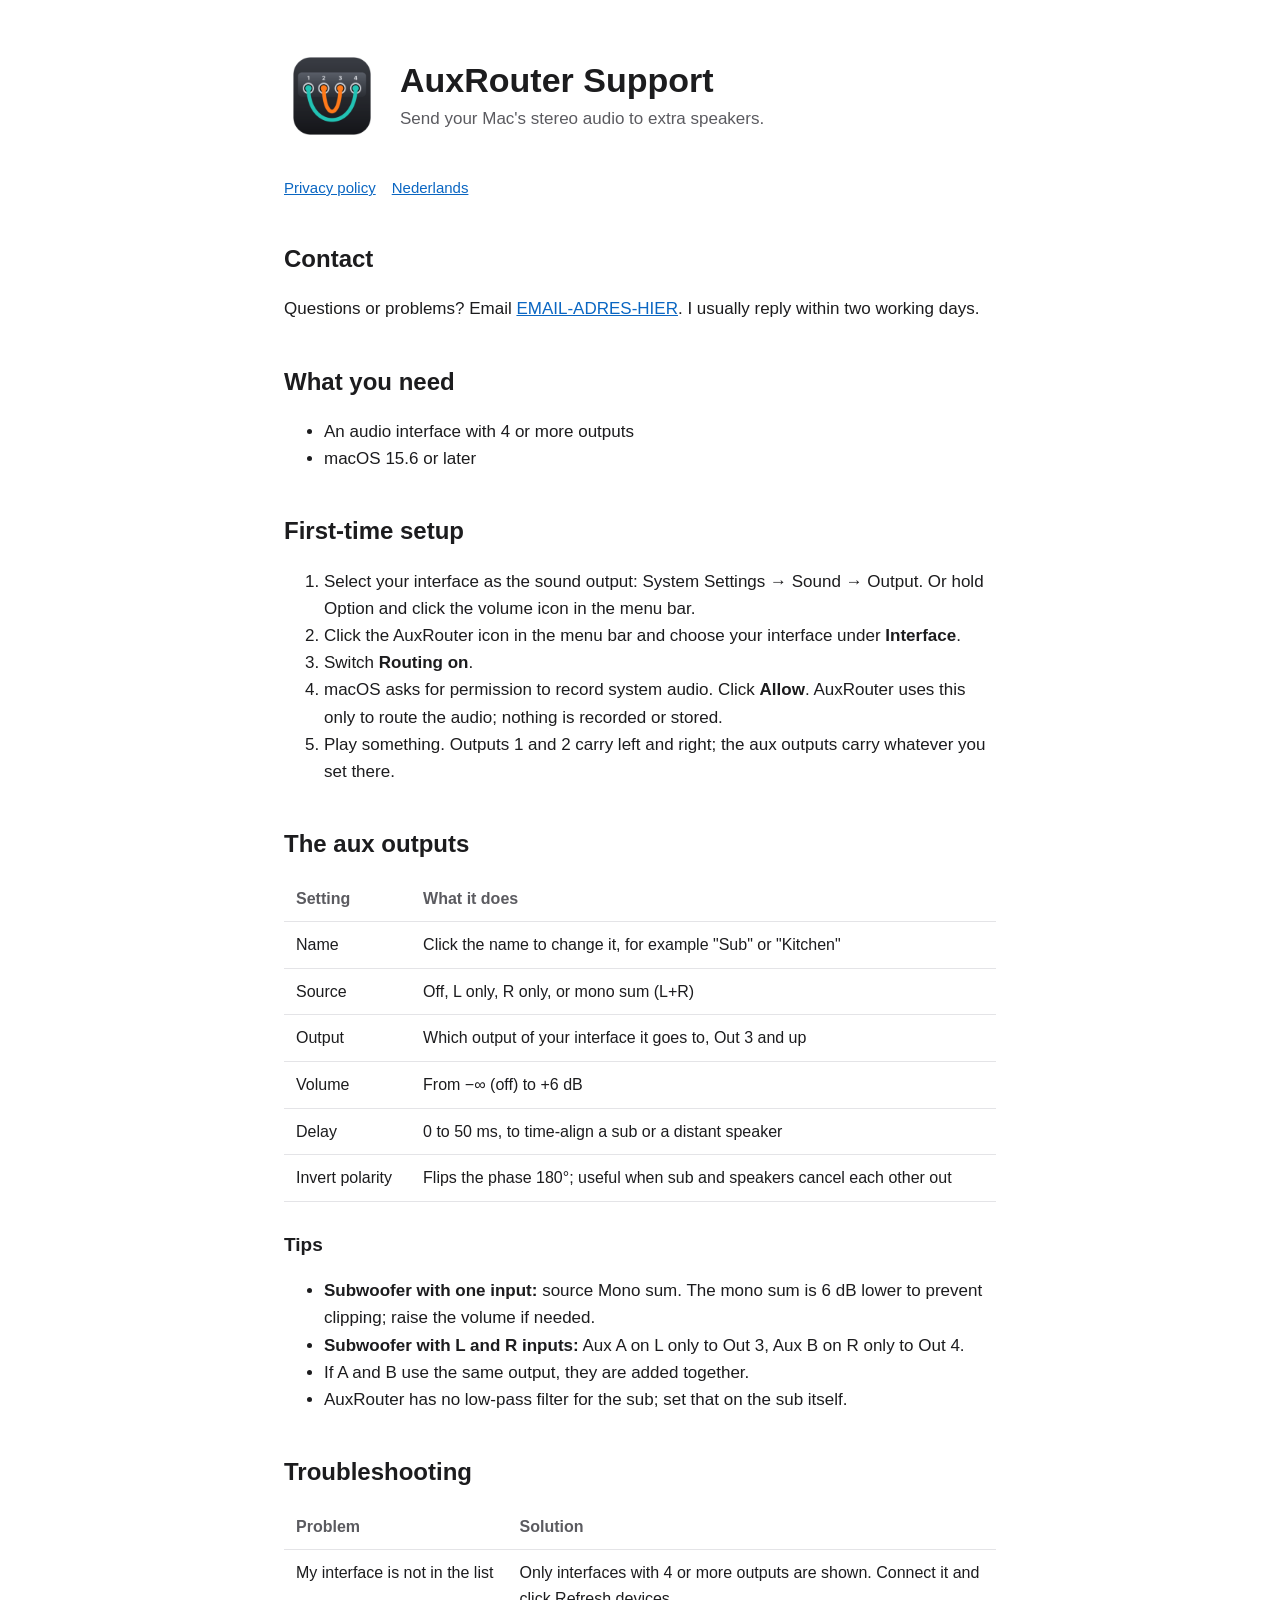
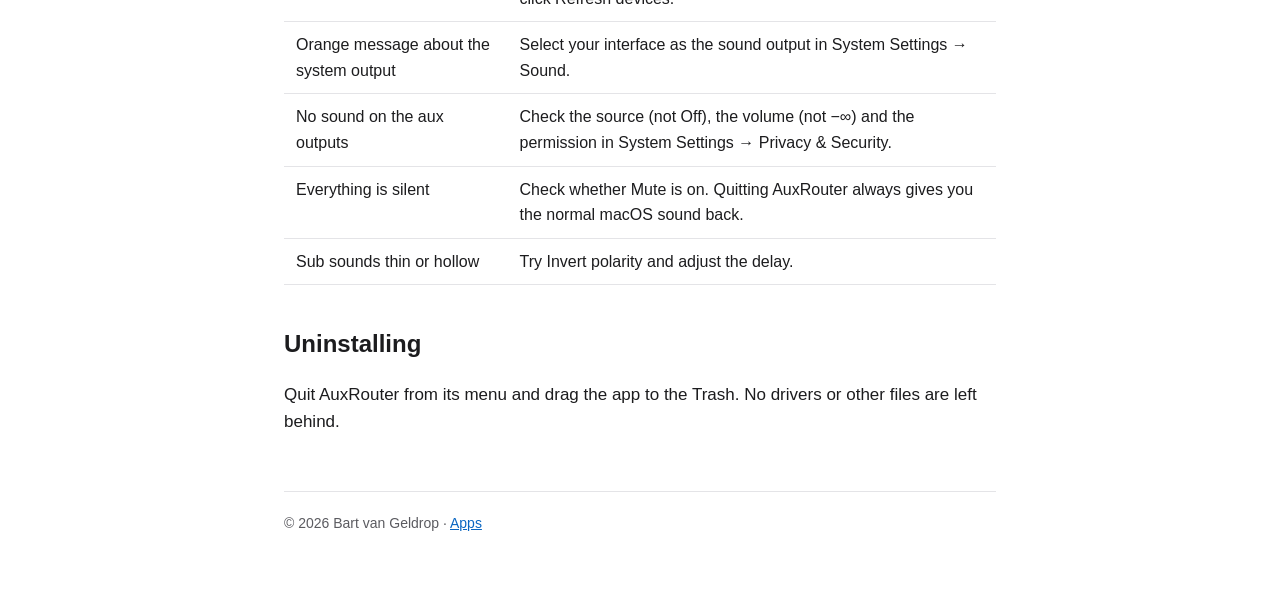
==== auxrouter/index.html @ 6a9ccd9a "Add files via upload" ====
<!doctype html>
<html lang="en">
<head>
<meta charset="utf-8">
<meta name="viewport" content="width=device-width, initial-scale=1">
<title>AuxRouter Support</title>
<meta name="description" content="Help and contact for AuxRouter, a Mac menu bar app that routes stereo audio to extra outputs.">
<link rel="stylesheet" href="../style.css">
</head>
<body>
<main>
<header class="app"><img src="icon.png" alt="AuxRouter app icon"><div><h1>AuxRouter Support</h1><p class="lead">Send your Mac's stereo audio to extra speakers.</p></div></header>
<nav class="top"><a href="privacy/">Privacy policy</a><a href="nl/">Nederlands</a></nav>
<h2>Contact</h2>
<p>Questions or problems? Email <a href="mailto:EMAIL-ADRES-HIER">EMAIL-ADRES-HIER</a>. I usually reply within two working days.</p>
<h2>What you need</h2>
<ul><li>An audio interface with 4 or more outputs</li><li>macOS 15.6 or later</li></ul>
<h2>First-time setup</h2>
<ol>
<li>Select your interface as the sound output: System Settings → Sound → Output. Or hold Option and click the volume icon in the menu bar.</li>
<li>Click the AuxRouter icon in the menu bar and choose your interface under <strong>Interface</strong>.</li>
<li>Switch <strong>Routing on</strong>.</li>
<li>macOS asks for permission to record system audio. Click <strong>Allow</strong>. AuxRouter uses this only to route the audio; nothing is recorded or stored.</li>
<li>Play something. Outputs 1 and 2 carry left and right; the aux outputs carry whatever you set there.</li>
</ol>
<h2>The aux outputs</h2>
<table>
<tr><th>Setting</th><th>What it does</th></tr>
<tr><td>Name</td><td>Click the name to change it, for example "Sub" or "Kitchen"</td></tr>
<tr><td>Source</td><td>Off, L only, R only, or mono sum (L+R)</td></tr>
<tr><td>Output</td><td>Which output of your interface it goes to, Out 3 and up</td></tr>
<tr><td>Volume</td><td>From −∞ (off) to +6 dB</td></tr>
<tr><td>Delay</td><td>0 to 50 ms, to time-align a sub or a distant speaker</td></tr>
<tr><td>Invert polarity</td><td>Flips the phase 180°; useful when sub and speakers cancel each other out</td></tr>
</table>
<h3>Tips</h3>
<ul>
<li><strong>Subwoofer with one input:</strong> source Mono sum. The mono sum is 6 dB lower to prevent clipping; raise the volume if needed.</li>
<li><strong>Subwoofer with L and R inputs:</strong> Aux A on L only to Out 3, Aux B on R only to Out 4.</li>
<li>If A and B use the same output, they are added together.</li>
<li>AuxRouter has no low-pass filter for the sub; set that on the sub itself.</li>
</ul>
<h2>Troubleshooting</h2>
<table>
<tr><th>Problem</th><th>Solution</th></tr>
<tr><td>My interface is not in the list</td><td>Only interfaces with 4 or more outputs are shown. Connect it and click Refresh devices.</td></tr>
<tr><td>Orange message about the system output</td><td>Select your interface as the sound output in System Settings → Sound.</td></tr>
<tr><td>No sound on the aux outputs</td><td>Check the source (not Off), the volume (not −∞) and the permission in System Settings → Privacy &amp; Security.</td></tr>
<tr><td>Everything is silent</td><td>Check whether Mute is on. Quitting AuxRouter always gives you the normal macOS sound back.</td></tr>
<tr><td>Sub sounds thin or hollow</td><td>Try Invert polarity and adjust the delay.</td></tr>
</table>
<h2>Uninstalling</h2>
<p>Quit AuxRouter from its menu and drag the app to the Trash. No drivers or other files are left behind.</p>
<footer>© 2026 Bart van Geldrop · <a href="../">Apps</a></footer>
</main>
</body>
</html>
---- style.css ----
:root { --text:#1c1c1e; --muted:#5b5b60; --bg:#ffffff; --card:#f4f4f5; --line:#e4e4e7; --accent:#0a66c2; }
@media (prefers-color-scheme: dark) {
  :root { --text:#f2f2f2; --muted:#a1a1aa; --bg:#161618; --card:#222225; --line:#333338; --accent:#5aa9ff; }
}
* { box-sizing: border-box; }
body { margin:0; background:var(--bg); color:var(--text);
  font-family: -apple-system, BlinkMacSystemFont, "Helvetica Neue", Helvetica, Arial, sans-serif;
  font-size:17px; line-height:1.6; }
main { max-width:760px; margin:0 auto; padding:48px 24px 80px; }
header.app { display:flex; gap:20px; align-items:center; margin-bottom:32px; }
header.app img { width:96px; height:96px; }
h1 { font-size:34px; line-height:1.2; margin:0 0 4px; }
h2 { font-size:24px; margin:40px 0 12px; }
h3 { font-size:19px; margin:28px 0 8px; }
p.lead { color:var(--muted); margin:0; }
a { color:var(--accent); }
nav.top { display:flex; gap:16px; flex-wrap:wrap; font-size:15px; margin-bottom:32px; color:var(--muted); }
table { width:100%; border-collapse:collapse; margin:12px 0 20px; font-size:16px; }
th, td { text-align:left; vertical-align:top; padding:10px 12px; border-bottom:1px solid var(--line); }
th { color:var(--muted); font-weight:600; }
.card { background:var(--card); border-radius:16px; padding:20px 24px; display:flex; gap:20px; align-items:center; }
.card img { width:72px; height:72px; }
.card h2 { margin:0 0 4px; font-size:22px; }
footer { margin-top:56px; padding-top:20px; border-top:1px solid var(--line); color:var(--muted); font-size:14px; }
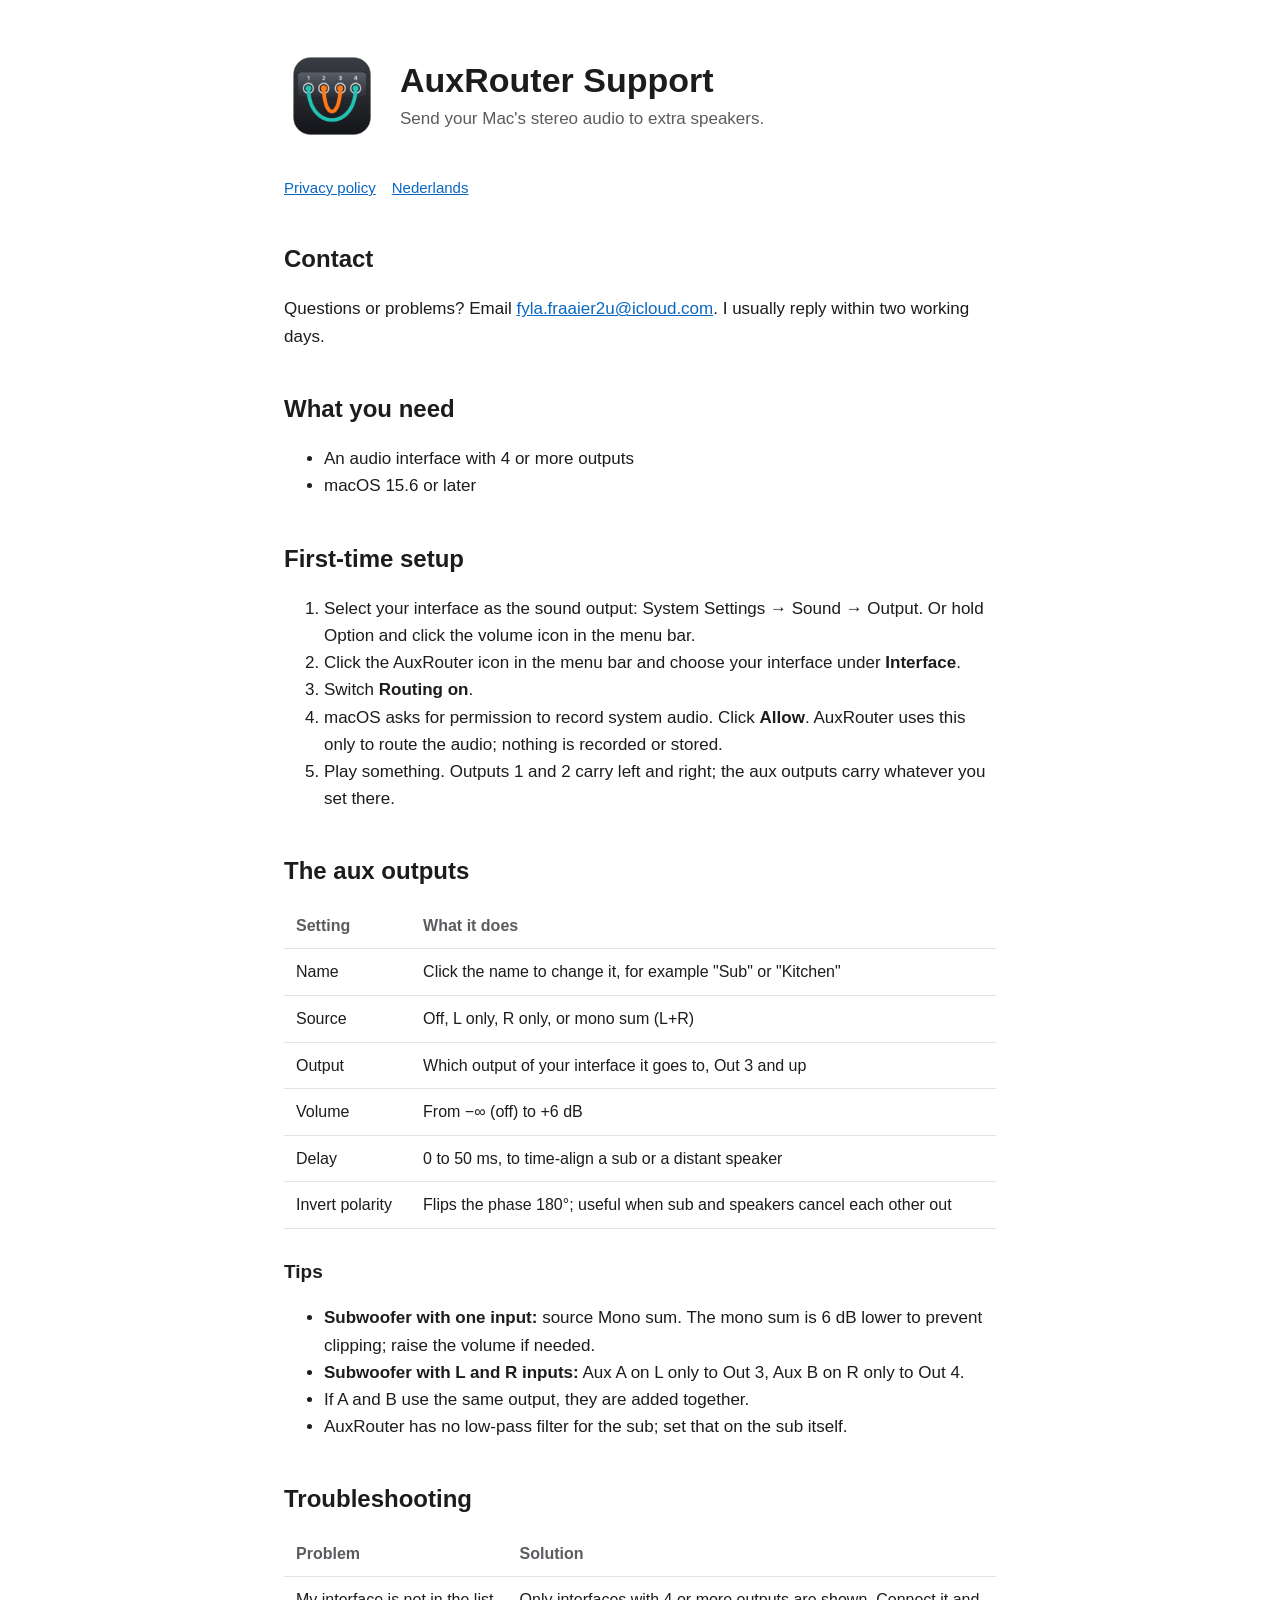
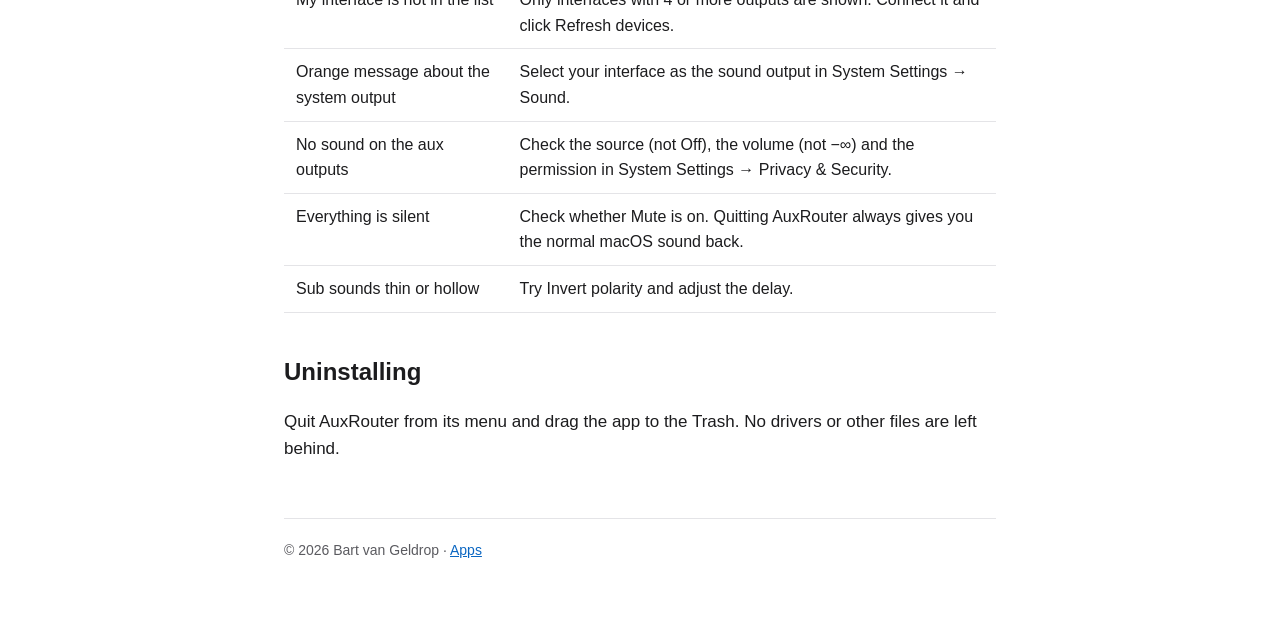
==== commit 9d832a3c: "Change support email address in index.html Updated contact email address for support inquiries." ====
--- a/auxrouter/index.html
+++ b/auxrouter/index.html
@@ -12,7 +12,7 @@
 <header class="app"><img src="icon.png" alt="AuxRouter app icon"><div><h1>AuxRouter Support</h1><p class="lead">Send your Mac's stereo audio to extra speakers.</p></div></header>
 <nav class="top"><a href="privacy/">Privacy policy</a><a href="nl/">Nederlands</a></nav>
 <h2>Contact</h2>
-<p>Questions or problems? Email <a href="mailto:EMAIL-ADRES-HIER">EMAIL-ADRES-HIER</a>. I usually reply within two working days.</p>
+<p>Questions or problems? Email <a href="mailto:fyla.fraaier2u@icloud.com">fyla.fraaier2u@icloud.com</a>. I usually reply within two working days.</p>
 <h2>What you need</h2>
 <ul><li>An audio interface with 4 or more outputs</li><li>macOS 15.6 or later</li></ul>
 <h2>First-time setup</h2>
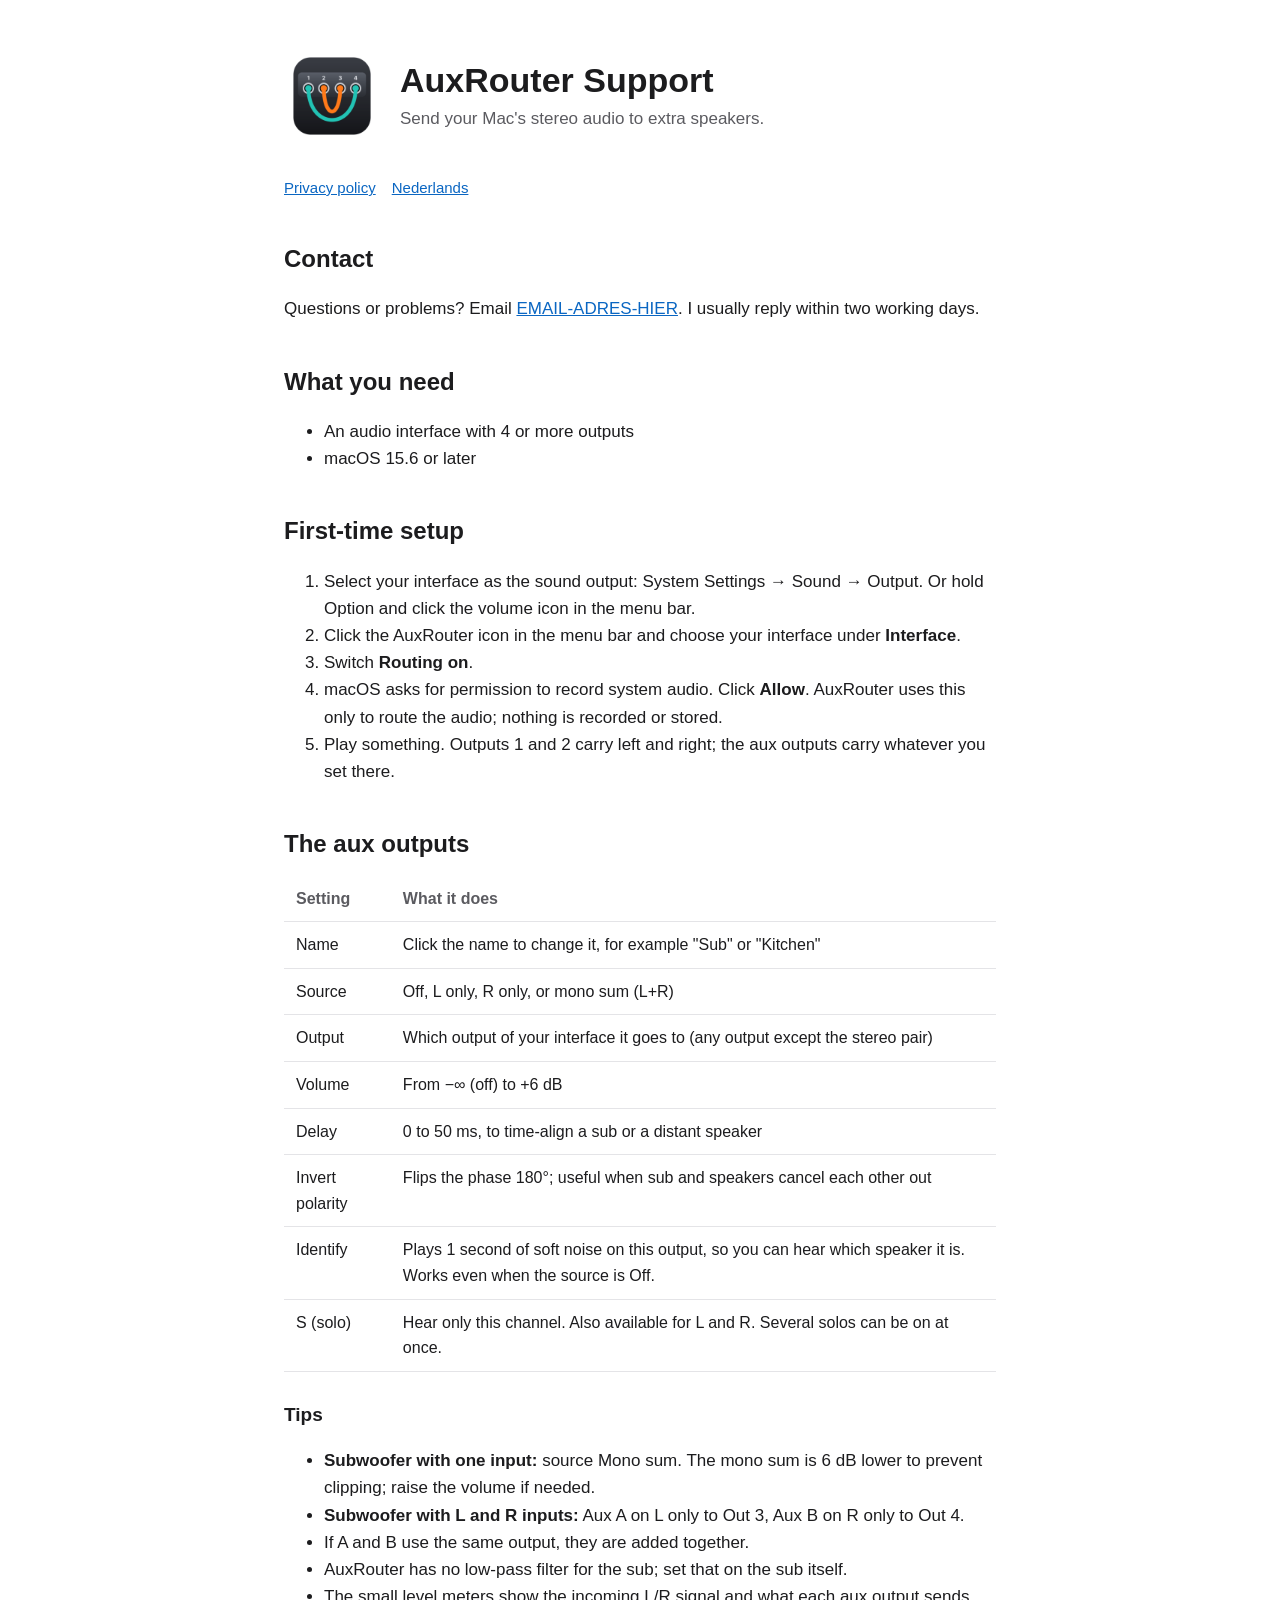
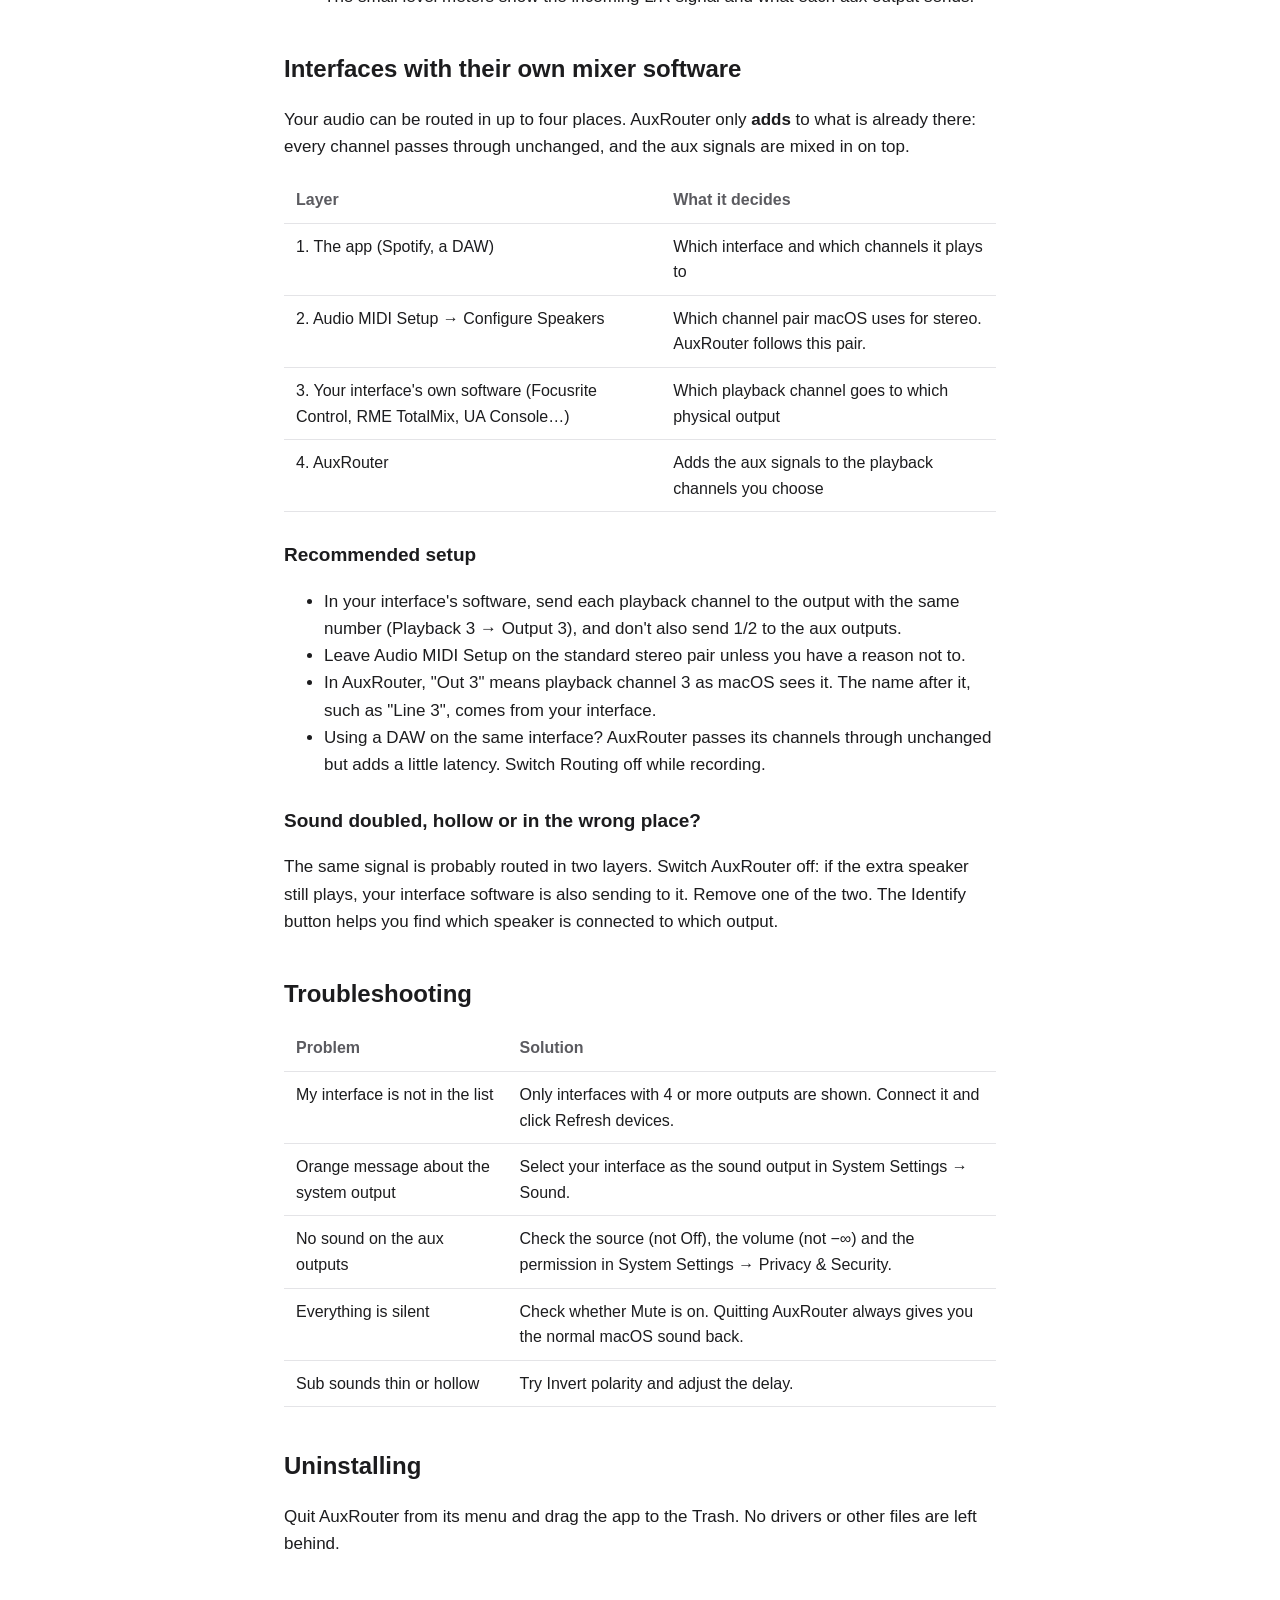
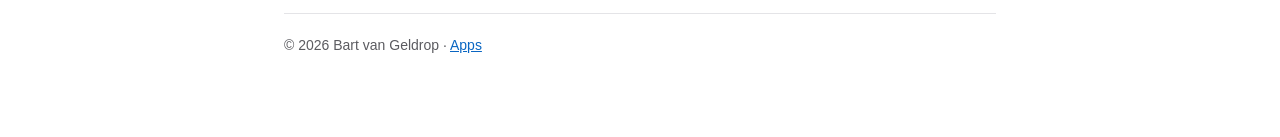
==== commit 598b936c: "Add files via upload" ====
--- a/auxrouter/index.html
+++ b/auxrouter/index.html
@@ -12,7 +12,7 @@
 <header class="app"><img src="icon.png" alt="AuxRouter app icon"><div><h1>AuxRouter Support</h1><p class="lead">Send your Mac's stereo audio to extra speakers.</p></div></header>
 <nav class="top"><a href="privacy/">Privacy policy</a><a href="nl/">Nederlands</a></nav>
 <h2>Contact</h2>
-<p>Questions or problems? Email <a href="mailto:fyla.fraaier2u@icloud.com">fyla.fraaier2u@icloud.com</a>. I usually reply within two working days.</p>
+<p>Questions or problems? Email <a href="mailto:EMAIL-ADRES-HIER">EMAIL-ADRES-HIER</a>. I usually reply within two working days.</p>
 <h2>What you need</h2>
 <ul><li>An audio interface with 4 or more outputs</li><li>macOS 15.6 or later</li></ul>
 <h2>First-time setup</h2>
@@ -28,10 +28,12 @@
 <tr><th>Setting</th><th>What it does</th></tr>
 <tr><td>Name</td><td>Click the name to change it, for example "Sub" or "Kitchen"</td></tr>
 <tr><td>Source</td><td>Off, L only, R only, or mono sum (L+R)</td></tr>
-<tr><td>Output</td><td>Which output of your interface it goes to, Out 3 and up</td></tr>
+<tr><td>Output</td><td>Which output of your interface it goes to (any output except the stereo pair)</td></tr>
 <tr><td>Volume</td><td>From −∞ (off) to +6 dB</td></tr>
 <tr><td>Delay</td><td>0 to 50 ms, to time-align a sub or a distant speaker</td></tr>
 <tr><td>Invert polarity</td><td>Flips the phase 180°; useful when sub and speakers cancel each other out</td></tr>
+<tr><td>Identify</td><td>Plays 1 second of soft noise on this output, so you can hear which speaker it is. Works even when the source is Off.</td></tr>
+<tr><td>S (solo)</td><td>Hear only this channel. Also available for L and R. Several solos can be on at once.</td></tr>
 </table>
 <h3>Tips</h3>
 <ul>
@@ -39,7 +41,26 @@
 <li><strong>Subwoofer with L and R inputs:</strong> Aux A on L only to Out 3, Aux B on R only to Out 4.</li>
 <li>If A and B use the same output, they are added together.</li>
 <li>AuxRouter has no low-pass filter for the sub; set that on the sub itself.</li>
+<li>The small level meters show the incoming L/R signal and what each aux output sends.</li>
 </ul>
+<h2>Interfaces with their own mixer software</h2>
+<p>Your audio can be routed in up to four places. AuxRouter only <strong>adds</strong> to what is already there: every channel passes through unchanged, and the aux signals are mixed in on top.</p>
+<table>
+<tr><th>Layer</th><th>What it decides</th></tr>
+<tr><td>1. The app (Spotify, a DAW)</td><td>Which interface and which channels it plays to</td></tr>
+<tr><td>2. Audio MIDI Setup → Configure Speakers</td><td>Which channel pair macOS uses for stereo. AuxRouter follows this pair.</td></tr>
+<tr><td>3. Your interface's own software (Focusrite Control, RME TotalMix, UA Console…)</td><td>Which playback channel goes to which physical output</td></tr>
+<tr><td>4. AuxRouter</td><td>Adds the aux signals to the playback channels you choose</td></tr>
+</table>
+<h3>Recommended setup</h3>
+<ul>
+<li>In your interface's software, send each playback channel to the output with the same number (Playback 3 → Output 3), and don't also send 1/2 to the aux outputs.</li>
+<li>Leave Audio MIDI Setup on the standard stereo pair unless you have a reason not to.</li>
+<li>In AuxRouter, "Out 3" means playback channel 3 as macOS sees it. The name after it, such as "Line 3", comes from your interface.</li>
+<li>Using a DAW on the same interface? AuxRouter passes its channels through unchanged but adds a little latency. Switch Routing off while recording.</li>
+</ul>
+<h3>Sound doubled, hollow or in the wrong place?</h3>
+<p>The same signal is probably routed in two layers. Switch AuxRouter off: if the extra speaker still plays, your interface software is also sending to it. Remove one of the two. The Identify button helps you find which speaker is connected to which output.</p>
 <h2>Troubleshooting</h2>
 <table>
 <tr><th>Problem</th><th>Solution</th></tr>
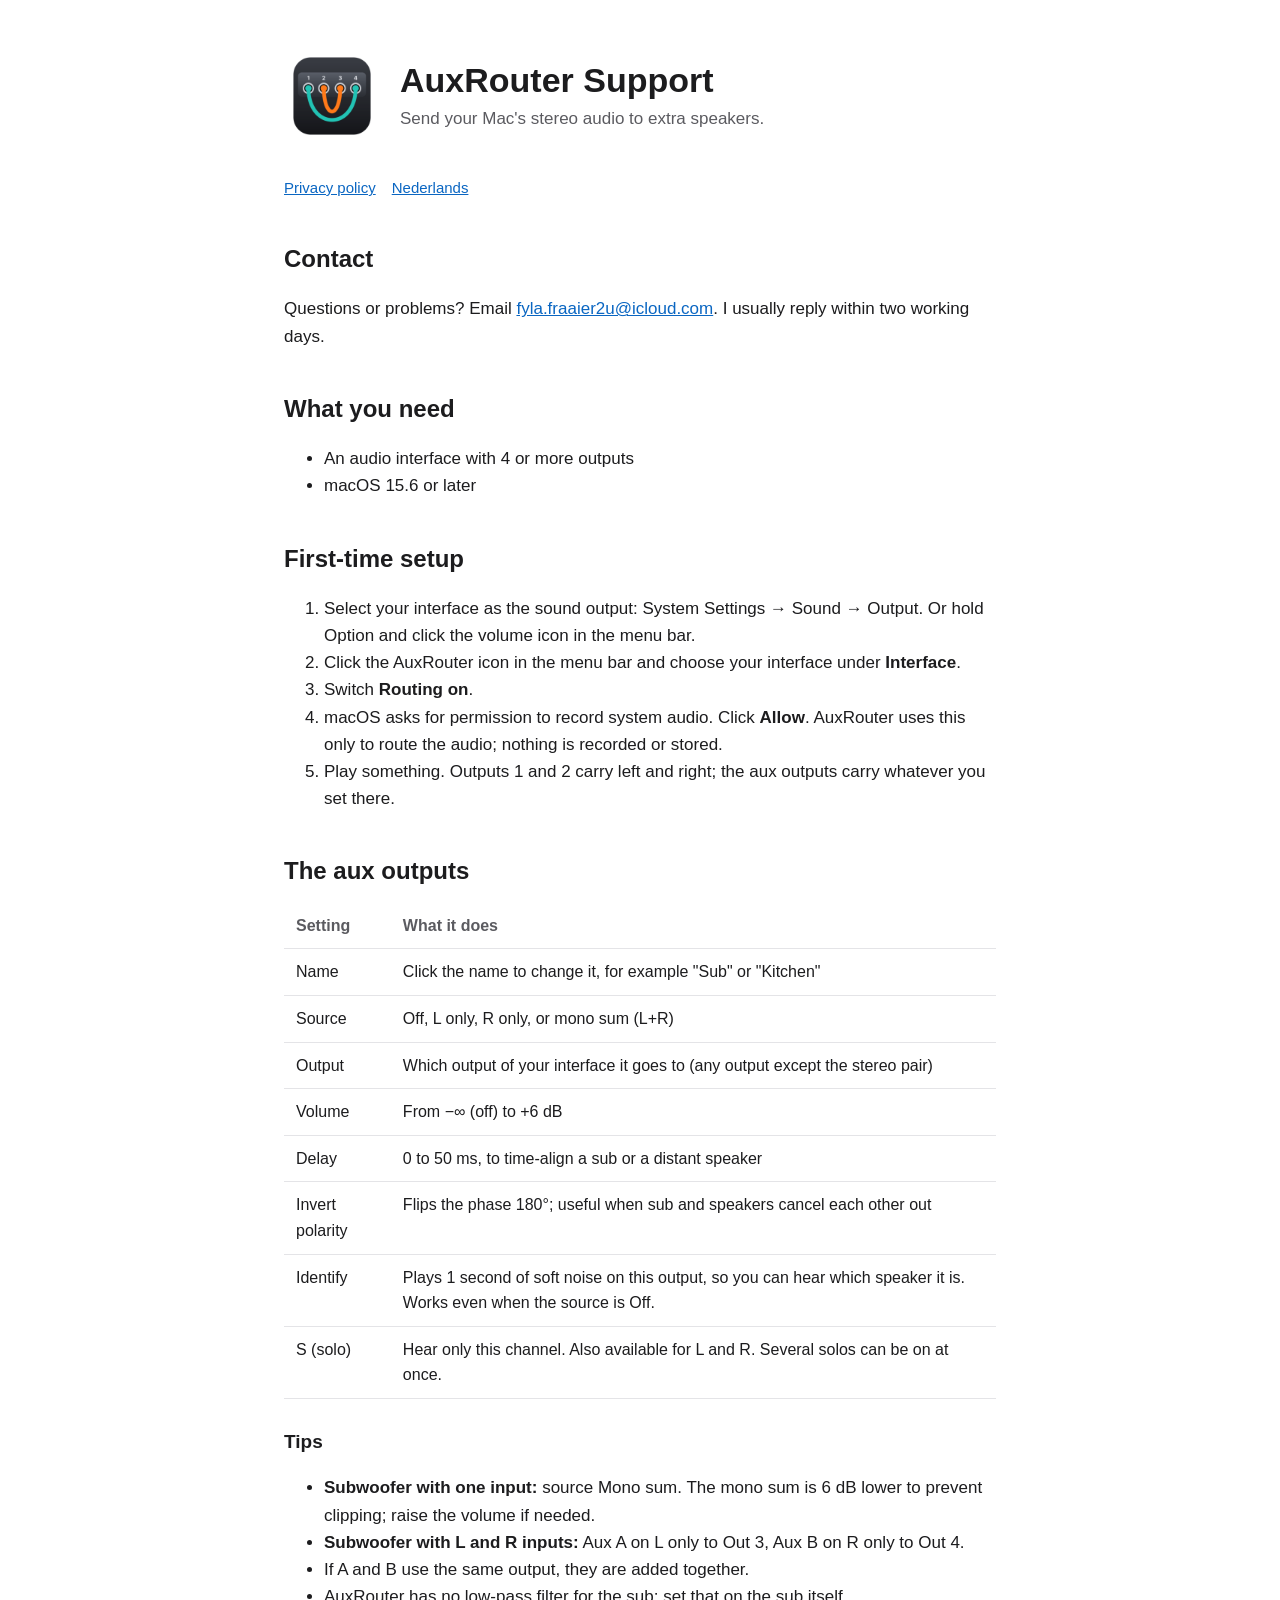
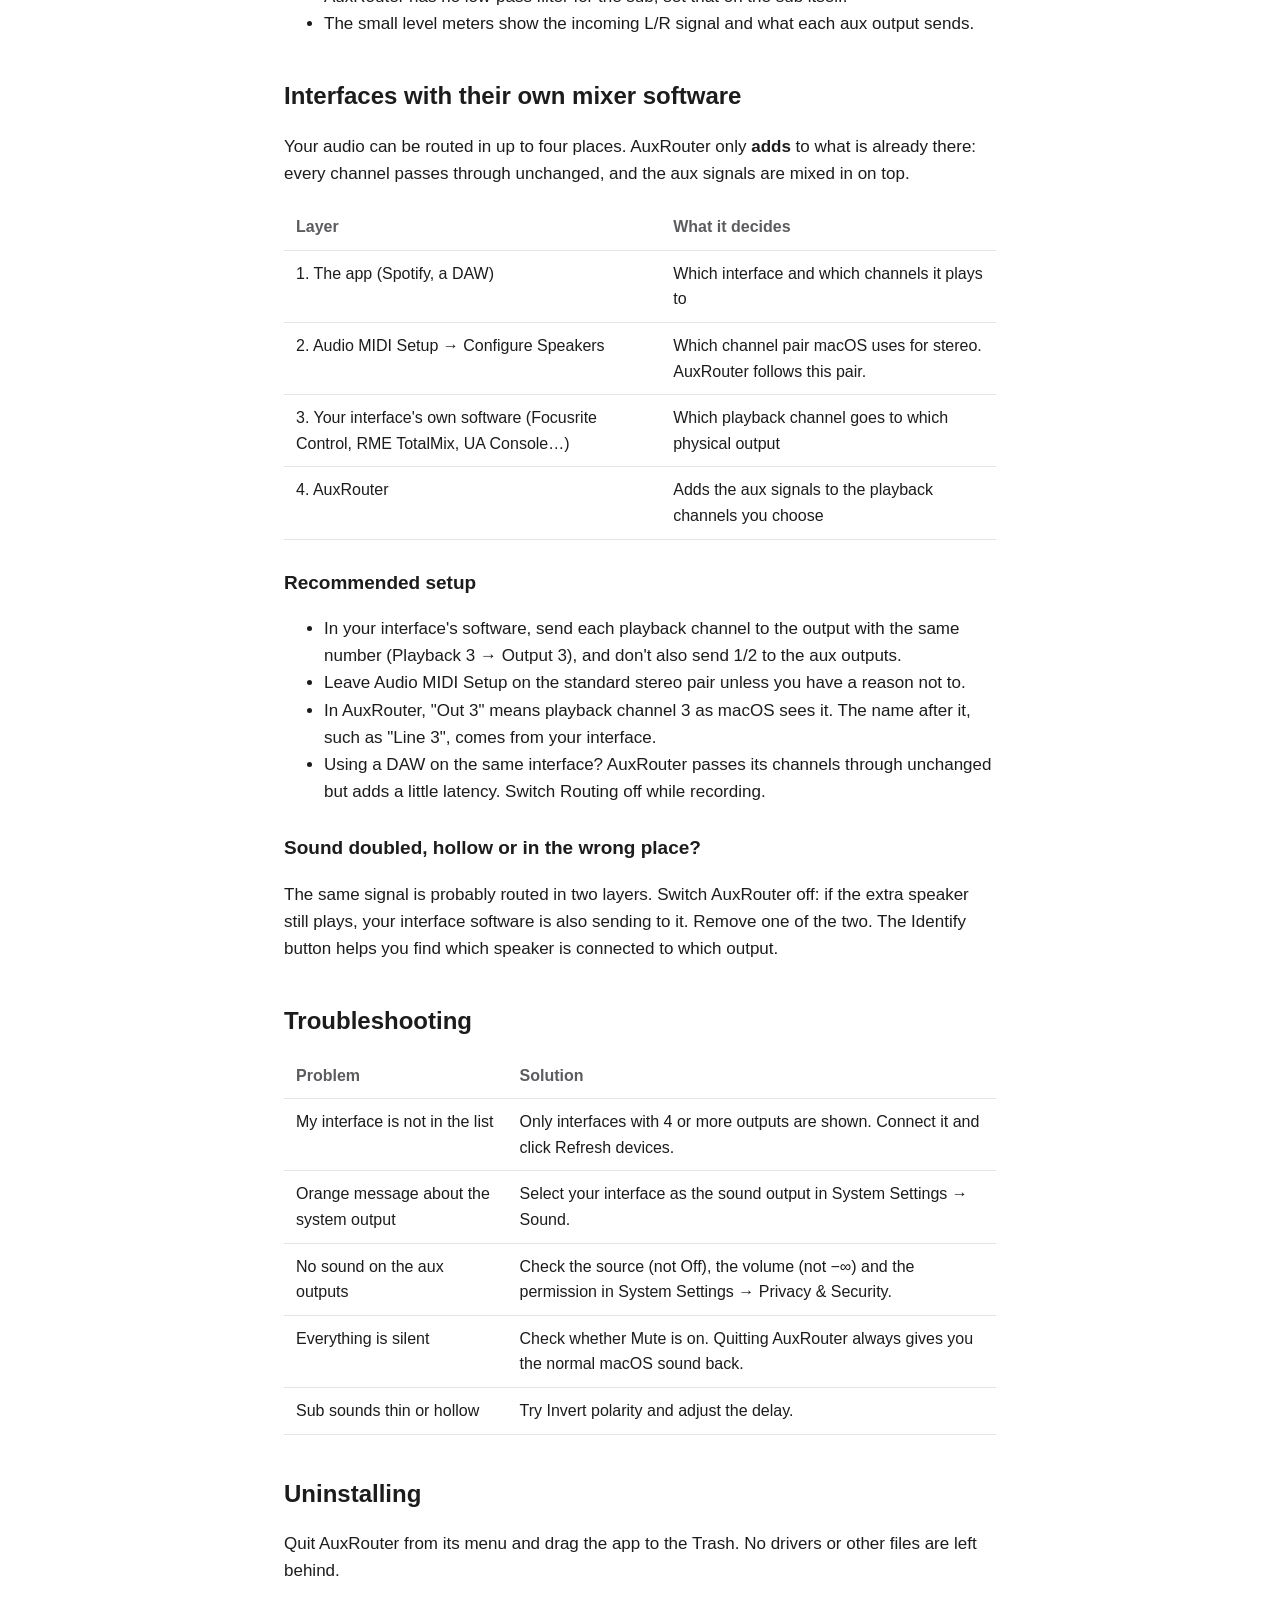
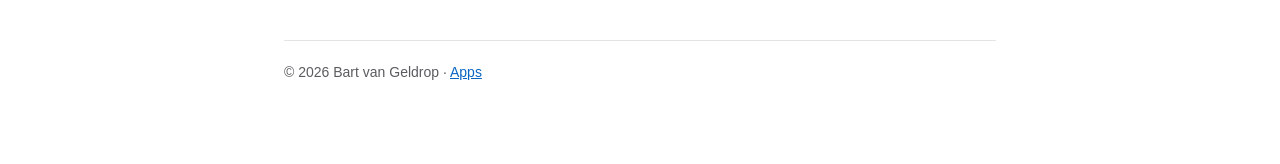
==== commit 1f2ae7ad: "Update contact email in index.html" ====
--- a/auxrouter/index.html
+++ b/auxrouter/index.html
@@ -12,7 +12,7 @@
 <header class="app"><img src="icon.png" alt="AuxRouter app icon"><div><h1>AuxRouter Support</h1><p class="lead">Send your Mac's stereo audio to extra speakers.</p></div></header>
 <nav class="top"><a href="privacy/">Privacy policy</a><a href="nl/">Nederlands</a></nav>
 <h2>Contact</h2>
-<p>Questions or problems? Email <a href="mailto:EMAIL-ADRES-HIER">EMAIL-ADRES-HIER</a>. I usually reply within two working days.</p>
+<p>Questions or problems? Email <a href="mailto:fyla.fraaier2u@icloud.com">fyla.fraaier2u@icloud.com</a>. I usually reply within two working days.</p>
 <h2>What you need</h2>
 <ul><li>An audio interface with 4 or more outputs</li><li>macOS 15.6 or later</li></ul>
 <h2>First-time setup</h2>
